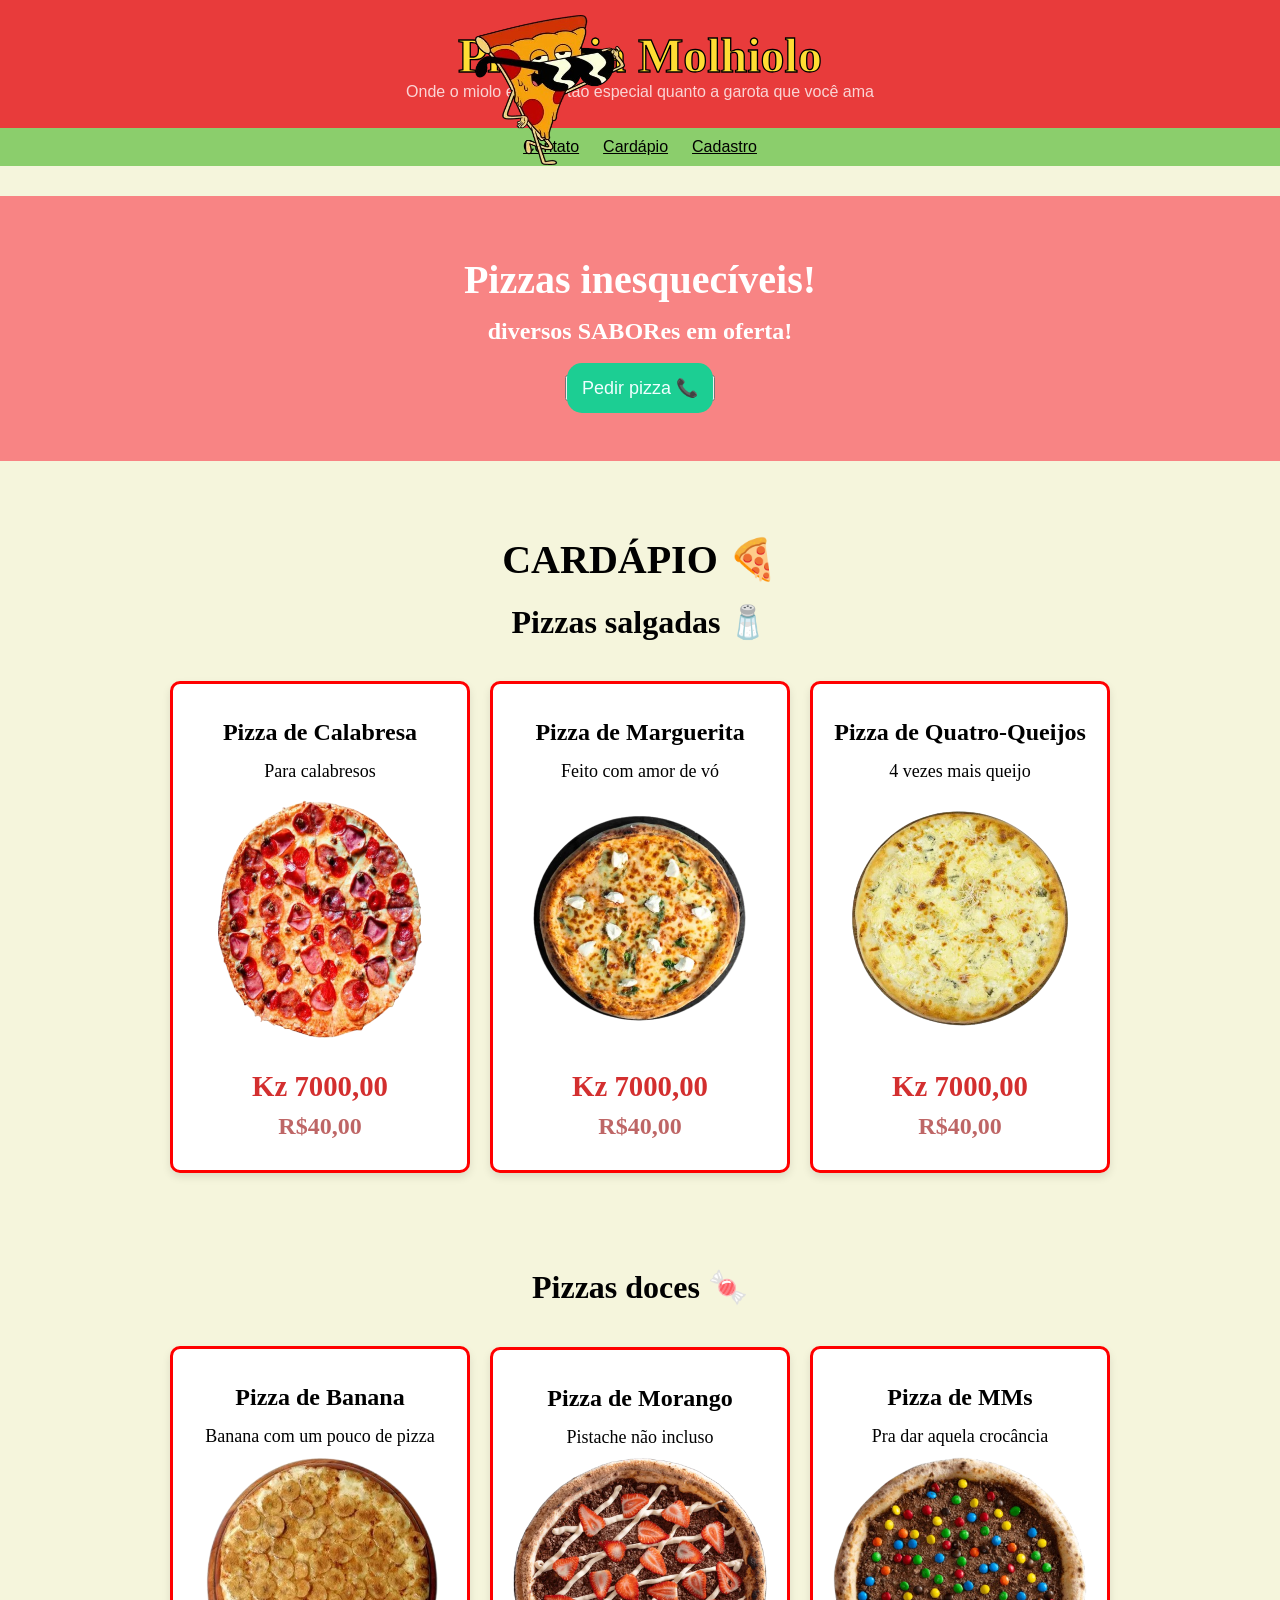
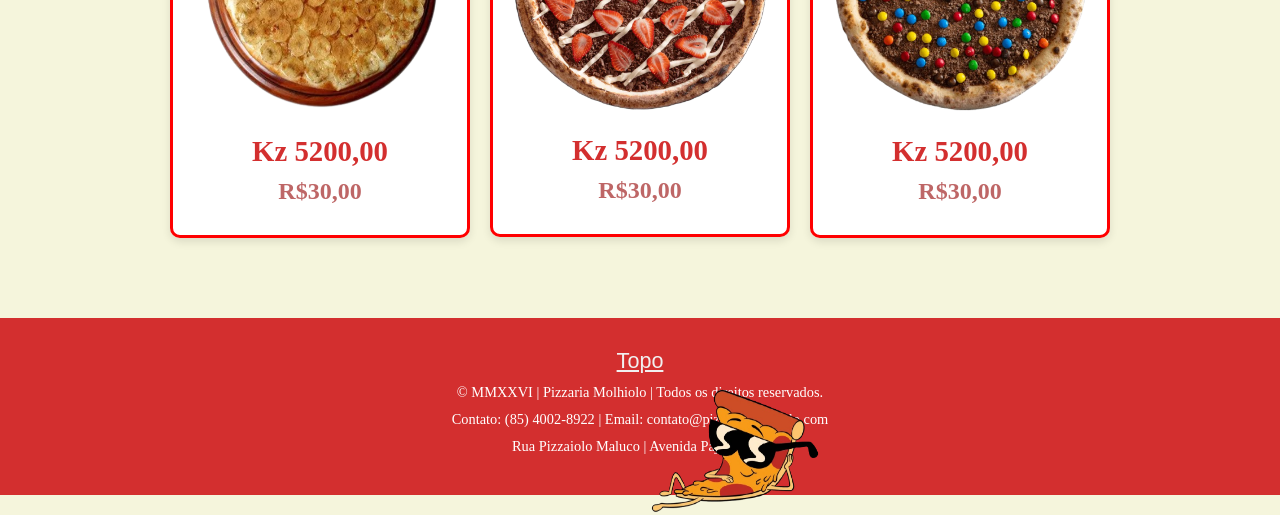
==== Pizzaria-Molhiolo-main/index.html @ 42cc1008 "coisas mudou" ====
<!DOCTYPE html>
<html lang="PT-br">
<head>
    <meta charset="UTF-8">
    <meta name="viewport" content="width=device-width, initial-scale=1.0">
    <title>Pizzaria Molhiolo</title>
    <link rel="stylesheet" href="CSS/style.css">
</head>
<body>
    <!-- banner -->
     <header id="cabecalho">
        <h2 id="titulo">Pizzaria Molhiolo</h2>
        <img class="steve" src="IMG/steve2.png">
        
        <p id="subtitulo">Onde o miolo é quase tão especial quanto a garota que você ama</p>
     </header>
    <!-- menu -->
     <nav id="navegacao">
        <span class="menu-item"><a href="http://127.0.0.1:5500/contato.html">Contato</a></span>
        <span class="menu-item"><a href="#anchor">Cardápio</a></span>
        <span class="menu-item"><a href="http://127.0.0.1:5500/cadastro.html">Cadastro</a></span>
     </nav>
     <main>
    <!-- destaque -->
     <section id="destaque">
      <h2>Pizzas inesquecíveis!</h2>
      <h3>diversos SABORes em oferta!</h3>
      <button class="btn"><a href="http://127.0.0.1:5500/cadastro.html"> Pedir pizza 📞</a></button>
     </section>


    <!-- promocao -->
     <section class="promocao">
      <h1 class="cardapio">CARDÁPIO 🍕</h1>
      <h2 id="anchor">Pizzas salgadas 🧂</h2>
      <div class="produto">
         <p class="nome">Pizza de Calabresa</p>
         <p class="piadinha">Para calabresos</p>
            <a href="http://127.0.0.1:5500/cadastro.html"><img class="calabresa"src="IMG/pizza salgada/calabreso-removebg-preview.png" alt="pizza_calabresa"></a>
         <p class="preco">Kz 7000,00</p>
          <p class="preco2">R$40,00</p>
      </div>
      <div class="produto">
         <p class="nome">Pizza de Marguerita</p>
         <p class="piadinha">Feito com amor de vó</p>
            <a href="http://127.0.0.1:5500/cadastro.html"><img class="marguerita"src="IMG/pizza salgada/marguerita-removebg-preview.png" alt="pizza_marguerita"></a>
         <p class="preco">Kz 7000,00</p>
         <p class="preco2">R$40,00</p>
      </div>
      <div class="produto">
         <p class="nome">Pizza de Quatro-Queijos</p>
         <p class="piadinha">4 vezes mais queijo</p>
             <a href="http://127.0.0.1:5500/cadastro.html"><img class="queijo"src="IMG/pizza salgada/queijos-removebg-preview.png" alt="pizza-quatroqueijos"></a>
         <p class="preco">Kz 7000,00</p>
         <p class="preco2">R$40,00</p>
      </div>
     </section>


    <!-- salgados -->
     <section class="doce">
      <h2>Pizzas doces 🍬</h2>
      <div class="produto">
         <p class="nome">Pizza de Banana</p>
         <p class="piadinha">Banana com um pouco de pizza</p>
             <a href="http://127.0.0.1:5500/cadastro.html"><img src="IMG//pizza doce/banana-removebg-preview.png" alt="pizza_banana"></a>
         <p class="preco">Kz 5200,00</p>
         <p class="preco2">R$30,00</p>
      </div>
      <div class="produto">
         <p class="nome">Pizza de Morango</p>
         <p class="piadinha">Pistache não incluso</p>
             <a href="http://127.0.0.1:5500/cadastro.html"><img src="IMG/pizza doce/morango.webp"alt="pizza_morango"></a>
         <p class="preco">Kz 5200,00</p>
         <p class="preco2">R$30,00</p>
      </div>
      <div class="produto">
         <p class="nome">Pizza de MMs</p>
         <p class="piadinha">Pra dar aquela crocância</p>
             <a href="http://127.0.0.1:5500/cadastro.html"><img src="IMG/pizza doce/mm-removebg-preview.png" alt="pizza_mm"></a>
         <p class="preco">Kz 5200,00</p>
         <p class="preco2">R$30,00</p>
      </div>
    
     </section>
     </main>
    <!-- footer -->
     <footer id="rodape">
      <img class="steve4" src="IMG/steve1.png">
      <span class="menu2-item"><a href="http://127.0.0.1:5500/index.html">Topo</a></span>
      <p>&copy; MMXXVI | Pizzaria Molhiolo | Todos os direitos reservados.</p>
      <p>Contato: (85) 4002-8922 | Email: contato@pizzariamolhiolo.com</p>
      <p>Rua Pizzaiolo Maluco | Avenida Pajubala📍</p>
     </footer>

</body>
</html>
---- Pizzaria-Molhiolo-main/CSS/style.css ----
/*seletor universal*/
*{
    margin: 0%;
    padding: 0%;
    box-sizing: border-box;
}

/*seletor de tag*/

body{
    background-color:beige ;
    font-family: 'Times New Roman', Times, serif;
    color: #000000fe;
    text-align: center;
}

#cabecalho{
    text-align: center;
    background-color: #e83b3b;
    color: white;
    padding: 27.5px;
}

#titulo{
    color: rgb(255, 221, 52);
    -webkit-text-stroke: 1.3px rgb(0, 0, 0);
    font-family: 'Times New Roman', Times, serif;
    font-size: 3em;
}

#subtitulo{
    font-family:'Franklin Gothic Medium', 'Arial Narrow', Arial, sans-serif;
    color: rgba(255, 255, 255, 0.786);
}

#navegacao{
    text-align: center;
    width: auto;
    background-color: #8bce6cfe;
}

.menu-item{
    display: inline-block;
    margin: 10px;
}

.menu-item a{
    font-size: 1.0em;
    font-family:'Gill Sans', 'Gill Sans MT', Calibri, 'Trebuchet MS', sans-serif;
    color: #000000fe;
}
.menu-item a:hover{
    color: rgb(0, 0, 0);
    font-size: 1.5em;
    transition: 0.5s;
    cursor: pointer;
}

.menu-item a:active{
    cursor: wait;
}

#destaque{
    background-color: rgb(248, 132, 132);
    color: rgb(255, 255, 255);
    padding: 60px 20px;
    margin: 30px 0;
}

#destaque h2{
    font-size: 2.5em;
    margin-bottom: 15px;
}

#destaque h3{
    font-size: 1.5em;   
    margin-bottom: 30px;
}

.btn a{
    padding: 15px;
    font-size: large;
    border-radius: 15px;
    background-color: #1cce93;
    color: azure;
    text-decoration: none;
}

.btn a:hover{
    font-size: 1.7em;
    transition: 0.5s;
    cursor: pointer;
    font: bolder;
    text-decoration: none;
}

.btn a:active{
    cursor: wait;
    text-decoration: none;
}

.promocao{
    display: flex;
    flex-wrap: wrap;
    justify-content:center;
    gap: 20px;
    margin: 55px;
    padding: 20px;
}

.promocao h2{
    width: 100%;
    font-size: 2em;
    margin-bottom: 20px;
}

.produto{
    border: solid red 3px;
    border-radius: 10px;
    padding: 20px;
    width: 300px;
    background-color: white;
    box-shadow: 0 4px 8px rgba(0,0,0,0.1);
    transition: transform 0.3s;
    cursor: pointer;
}

.produto :active{
    cursor:wait
}

.piadinha{
    font: bold;
    font-size:large;
}

.produto:hover{
    transform: translateY(-5px);
    box-shadow: 0 8px 16px rgba(0,0,0,0.2);
}

.nome{
    font-size: 1.5em;
    font-weight: bold;
    color: black;
    margin: 15px 0;
}

.preco{
    font-size: 1.8em;
    font-weight: bold;
    color: #d32f2f;
    margin: 10px 0;
}

.preco2{
    font-size: 1.5em;
    font-weight: bold;
    color: #be6666;
    margin: 10px 0;
}


img{
    width: 100%;
    max-width: 400px;
    max-height: 400px;
    border-radius: 8px;
    margin: 10px 0;
}

.doce{
    display: flex;
    flex-wrap: wrap;
    align-items: center;
    justify-content: center;
    gap: 20px;
    margin: 55px;
    padding: 20px;
}

.doce h2{
    width: 100%;
    font-size: 2em;
    margin-bottom: 20px;
}

#rodape{
    background-color: #d32f2f;
    color: white;
    padding: 30px;
    margin-top: 60px;
    text-align: center;
    font-size: 0.9em;
}

.menu2-item{
    display: inline-block;
    margin:0px;
    border: 20px beige;
    padding: -15px;
}

.menu2-item a{
    font-size: 1.5em;
    font-family:'Gill Sans', 'Gill Sans MT', Calibri, 'Trebuchet MS', sans-serif;
    color: #f1f1f1fe;
}
.menu2-item a:hover{
    color: rgb(207, 207, 207);
    cursor: pointer;
}

.menu2-item a:active{
    cursor: wait;
}

#rodape p{
    margin: 10px 0;
}

.steve{
    position: absolute;
    top: 5px;
    left: 475px;
    width: 150px;
    height: 150px;

}

.steve2{
    transform: scaleX(-1);
    position:absolute;
    top: 5px;
    right: 370px;
    width: 150px;
    height: 150px;

}

.steve3{
    position:absolute;
    left: 380px;
    top: 1890px;
    width: 170px;
    height: 135px;

}

.steve4{
    transform: scaleX(-1);
    position:absolute;
    right: 460px;
    top: 1970px;
    width: 170px;
    height: 135px;

}

.cardapio{
    font-size: 2.5em;
    padding: 30px;
    margin: -30px;
}
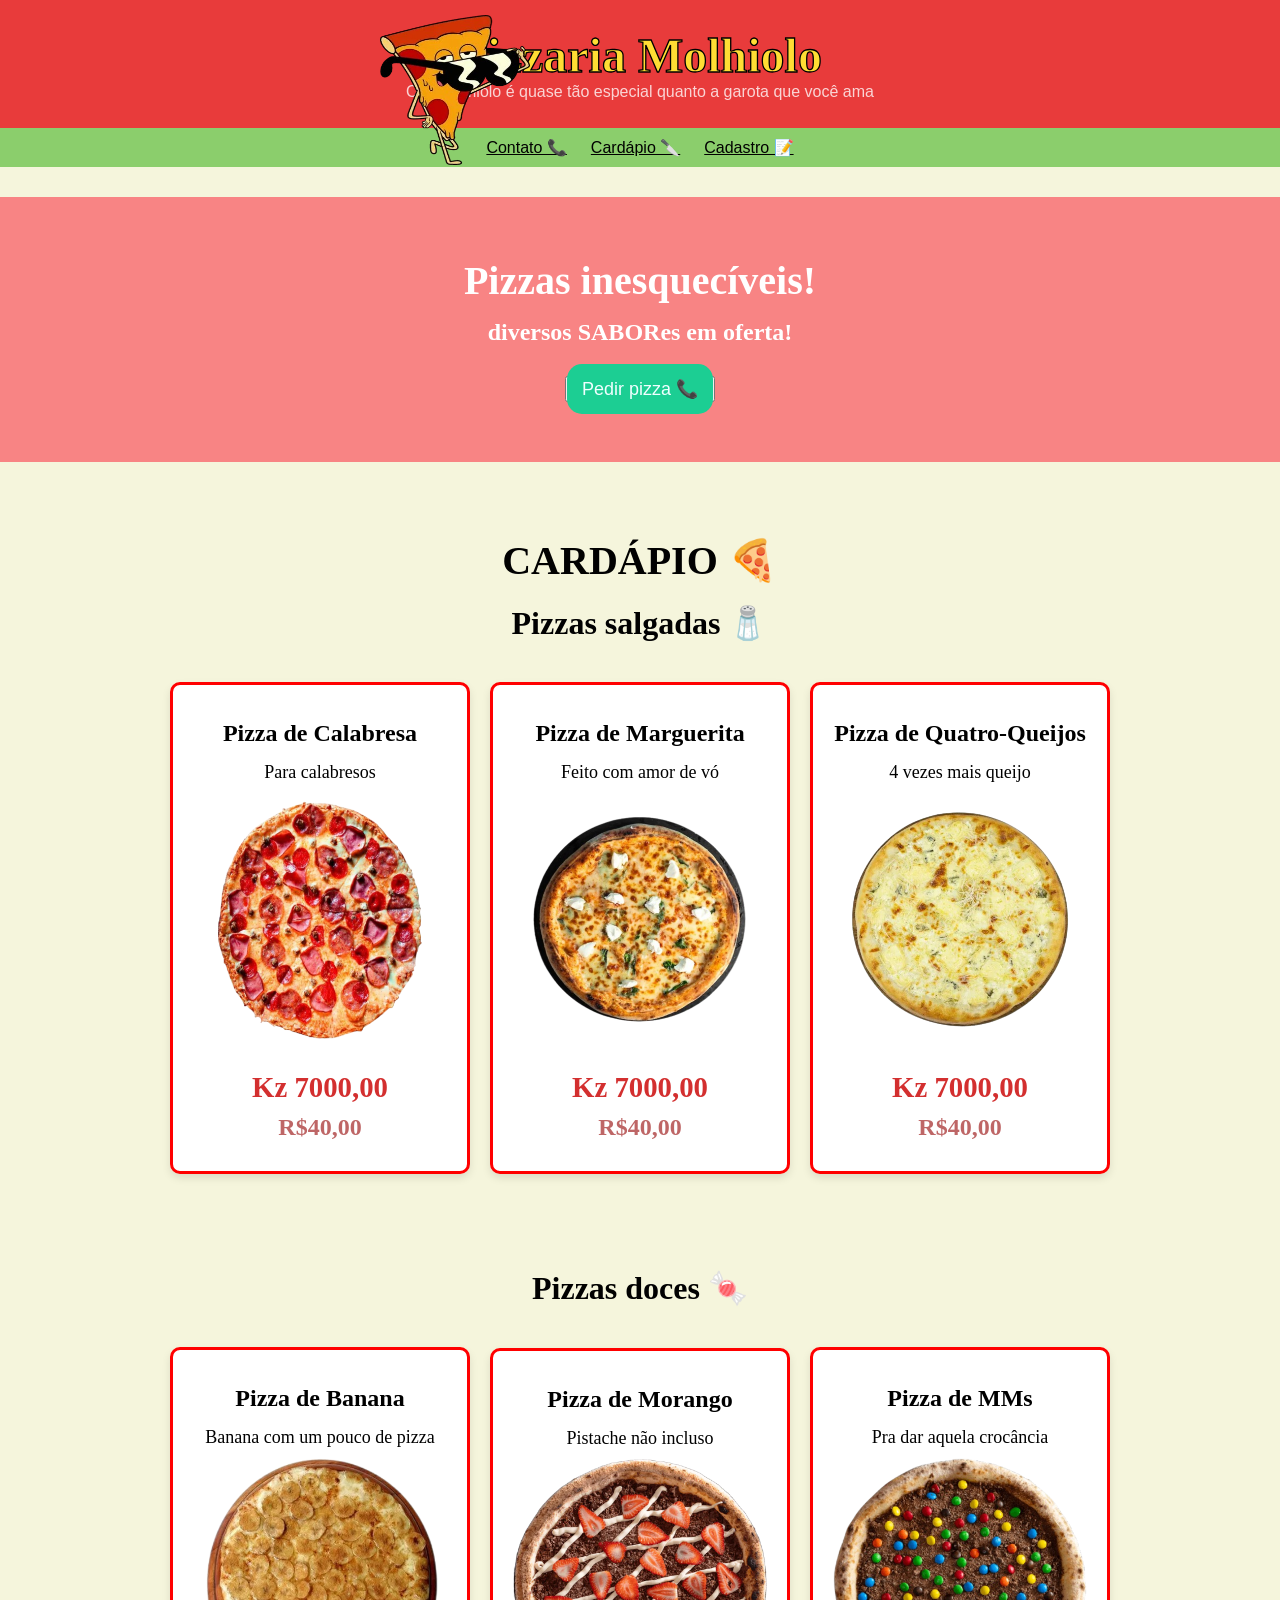
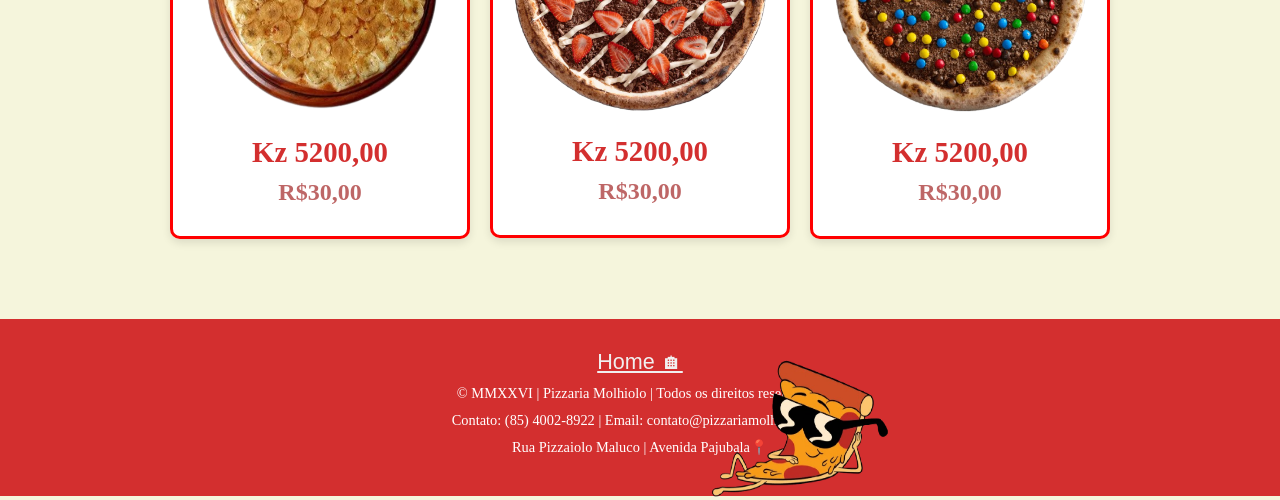
==== commit 15c25155: "mudei coisas" ====
--- a/Pizzaria-Molhiolo-main/index.html
+++ b/Pizzaria-Molhiolo-main/index.html
@@ -11,14 +11,14 @@
      <header id="cabecalho">
         <h2 id="titulo">Pizzaria Molhiolo</h2>
         <img class="steve" src="IMG/steve2.png">
-        
+
         <p id="subtitulo">Onde o miolo é quase tão especial quanto a garota que você ama</p>
      </header>
     <!-- menu -->
      <nav id="navegacao">
-        <span class="menu-item"><a href="http://127.0.0.1:5500/contato.html">Contato</a></span>
-        <span class="menu-item"><a href="#anchor">Cardápio</a></span>
-        <span class="menu-item"><a href="http://127.0.0.1:5500/cadastro.html">Cadastro</a></span>
+        <span class="menu-item"><a href="http://127.0.0.1:5500/contato.html">Contato 📞</a></span>
+        <span class="menu-item"><a href="#anchor">Cardápio 🔪</a></span>
+        <span class="menu-item"><a href="http://127.0.0.1:5500/cadastro.html">Cadastro 📝</a></span>
      </nav>
      <main>
     <!-- destaque -->
@@ -87,7 +87,7 @@
     <!-- footer -->
      <footer id="rodape">
       <img class="steve4" src="IMG/steve1.png">
-      <span class="menu2-item"><a href="http://127.0.0.1:5500/index.html">Topo</a></span>
+      <span class="menu2-item"><a href="http://127.0.0.1:5500/index.html">Home 🏠︎</a></span>
       <p>&copy; MMXXVI | Pizzaria Molhiolo | Todos os direitos reservados.</p>
       <p>Contato: (85) 4002-8922 | Email: contato@pizzariamolhiolo.com</p>
       <p>Rua Pizzaiolo Maluco | Avenida Pajubala📍</p>
--- a/Pizzaria-Molhiolo-main/CSS/style.css
+++ b/Pizzaria-Molhiolo-main/CSS/style.css
@@ -222,38 +222,19 @@
 .steve{
     position: absolute;
     top: 5px;
-    left: 475px;
+    left: 380px;
     width: 150px;
     height: 150px;
-
-}
-
-.steve2{
-    transform: scaleX(-1);
-    position:absolute;
-    top: 5px;
-    right: 370px;
-    width: 150px;
-    height: 150px;
-
-}
-
-.steve3{
-    position:absolute;
-    left: 380px;
-    top: 1890px;
-    width: 170px;
-    height: 135px;
 
 }
 
 .steve4{
     transform: scaleX(-1);
     position:absolute;
-    right: 460px;
-    top: 1970px;
-    width: 170px;
-    height: 135px;
+    right: 390px;
+    top: 1940px;
+    width: 180px;
+    height: 150px;
 
 }
 
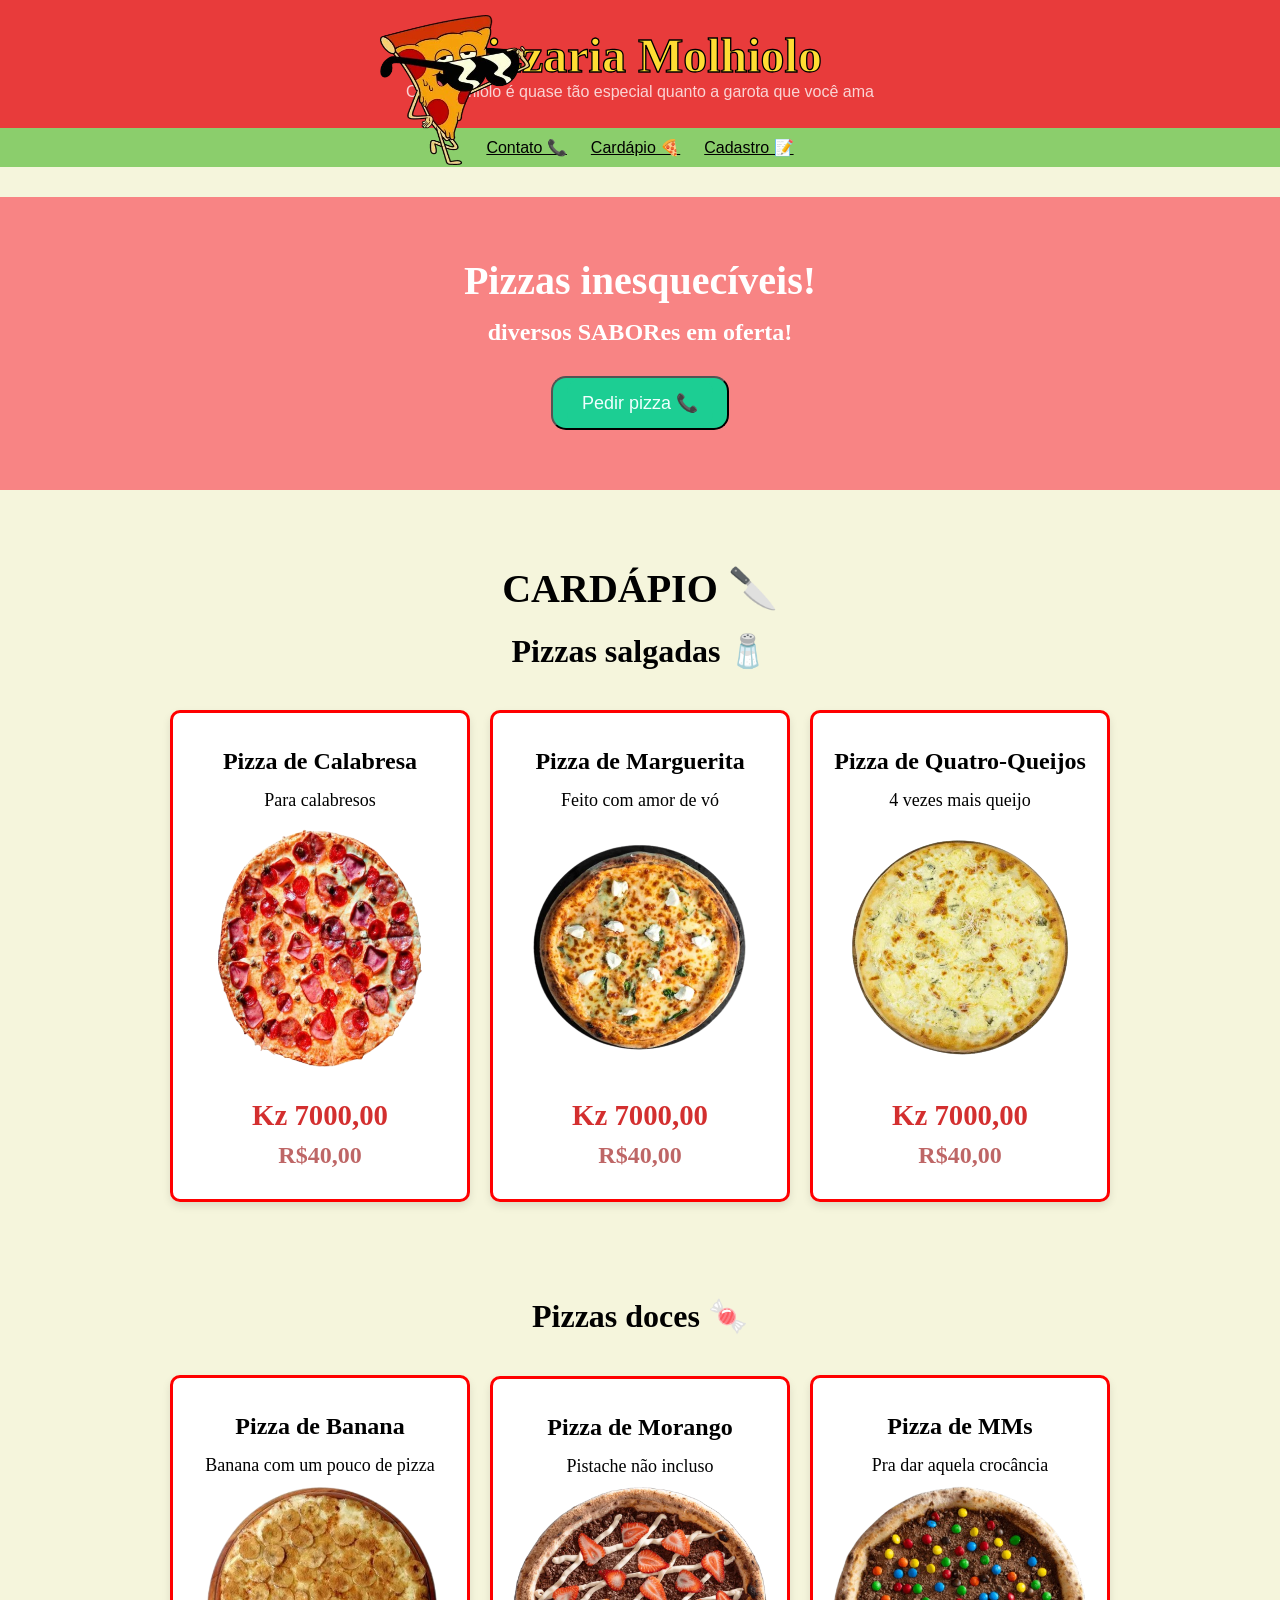
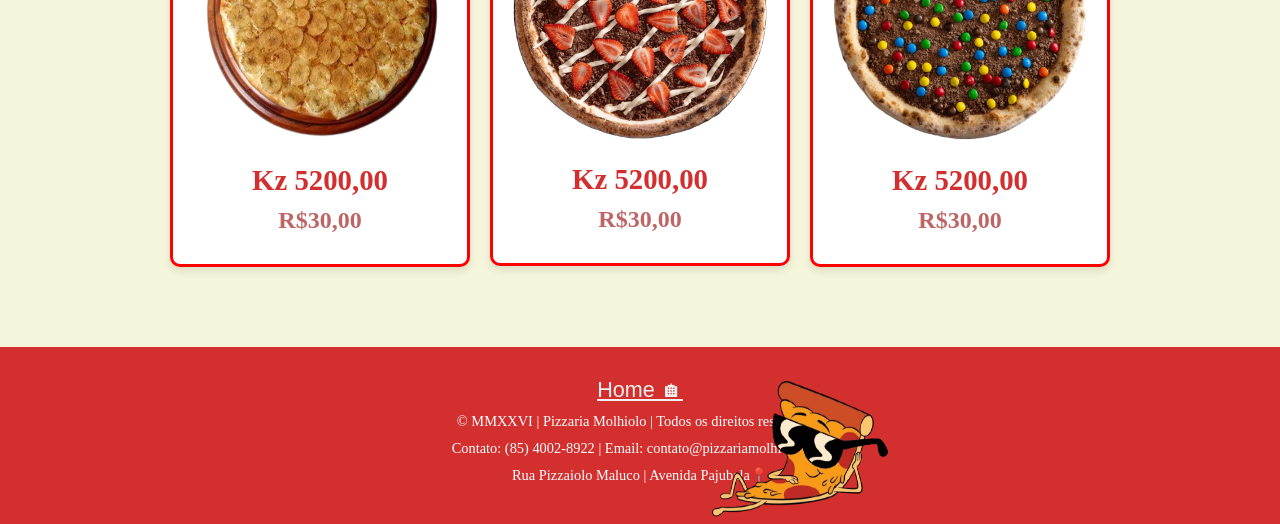
==== commit fd8cd1bf: "mudei coisas minimas dnv" ====
--- a/Pizzaria-Molhiolo-main/index.html
+++ b/Pizzaria-Molhiolo-main/index.html
@@ -17,7 +17,7 @@
     <!-- menu -->
      <nav id="navegacao">
         <span class="menu-item"><a href="http://127.0.0.1:5500/contato.html">Contato 📞</a></span>
-        <span class="menu-item"><a href="#anchor">Cardápio 🔪</a></span>
+        <span class="menu-item"><a href="#anchor">Cardápio 🍕</a></span>
         <span class="menu-item"><a href="http://127.0.0.1:5500/cadastro.html">Cadastro 📝</a></span>
      </nav>
      <main>
@@ -31,7 +31,7 @@
 
     <!-- promocao -->
      <section class="promocao">
-      <h1 class="cardapio">CARDÁPIO 🍕</h1>
+      <h1 class="cardapio">CARDÁPIO 🔪</h1>
       <h2 id="anchor">Pizzas salgadas 🧂</h2>
       <div class="produto">
          <p class="nome">Pizza de Calabresa</p>
--- a/Pizzaria-Molhiolo-main/CSS/style.css
+++ b/Pizzaria-Molhiolo-main/CSS/style.css
@@ -75,6 +75,15 @@
 #destaque h3{
     font-size: 1.5em;   
     margin-bottom: 30px;
+}
+
+.btn {
+    padding: 14px;
+    font-size: large;
+    border-radius: 15px;
+    background-color: #1cce93;
+    color: azure;
+    text-decoration: none;
 }
 
 .btn a{
@@ -87,7 +96,7 @@
 }
 
 .btn a:hover{
-    font-size: 1.7em;
+    font-size: 1.5em;
     transition: 0.5s;
     cursor: pointer;
     font: bolder;
@@ -232,7 +241,7 @@
     transform: scaleX(-1);
     position:absolute;
     right: 390px;
-    top: 1940px;
+    top: 1960px;
     width: 180px;
     height: 150px;
 
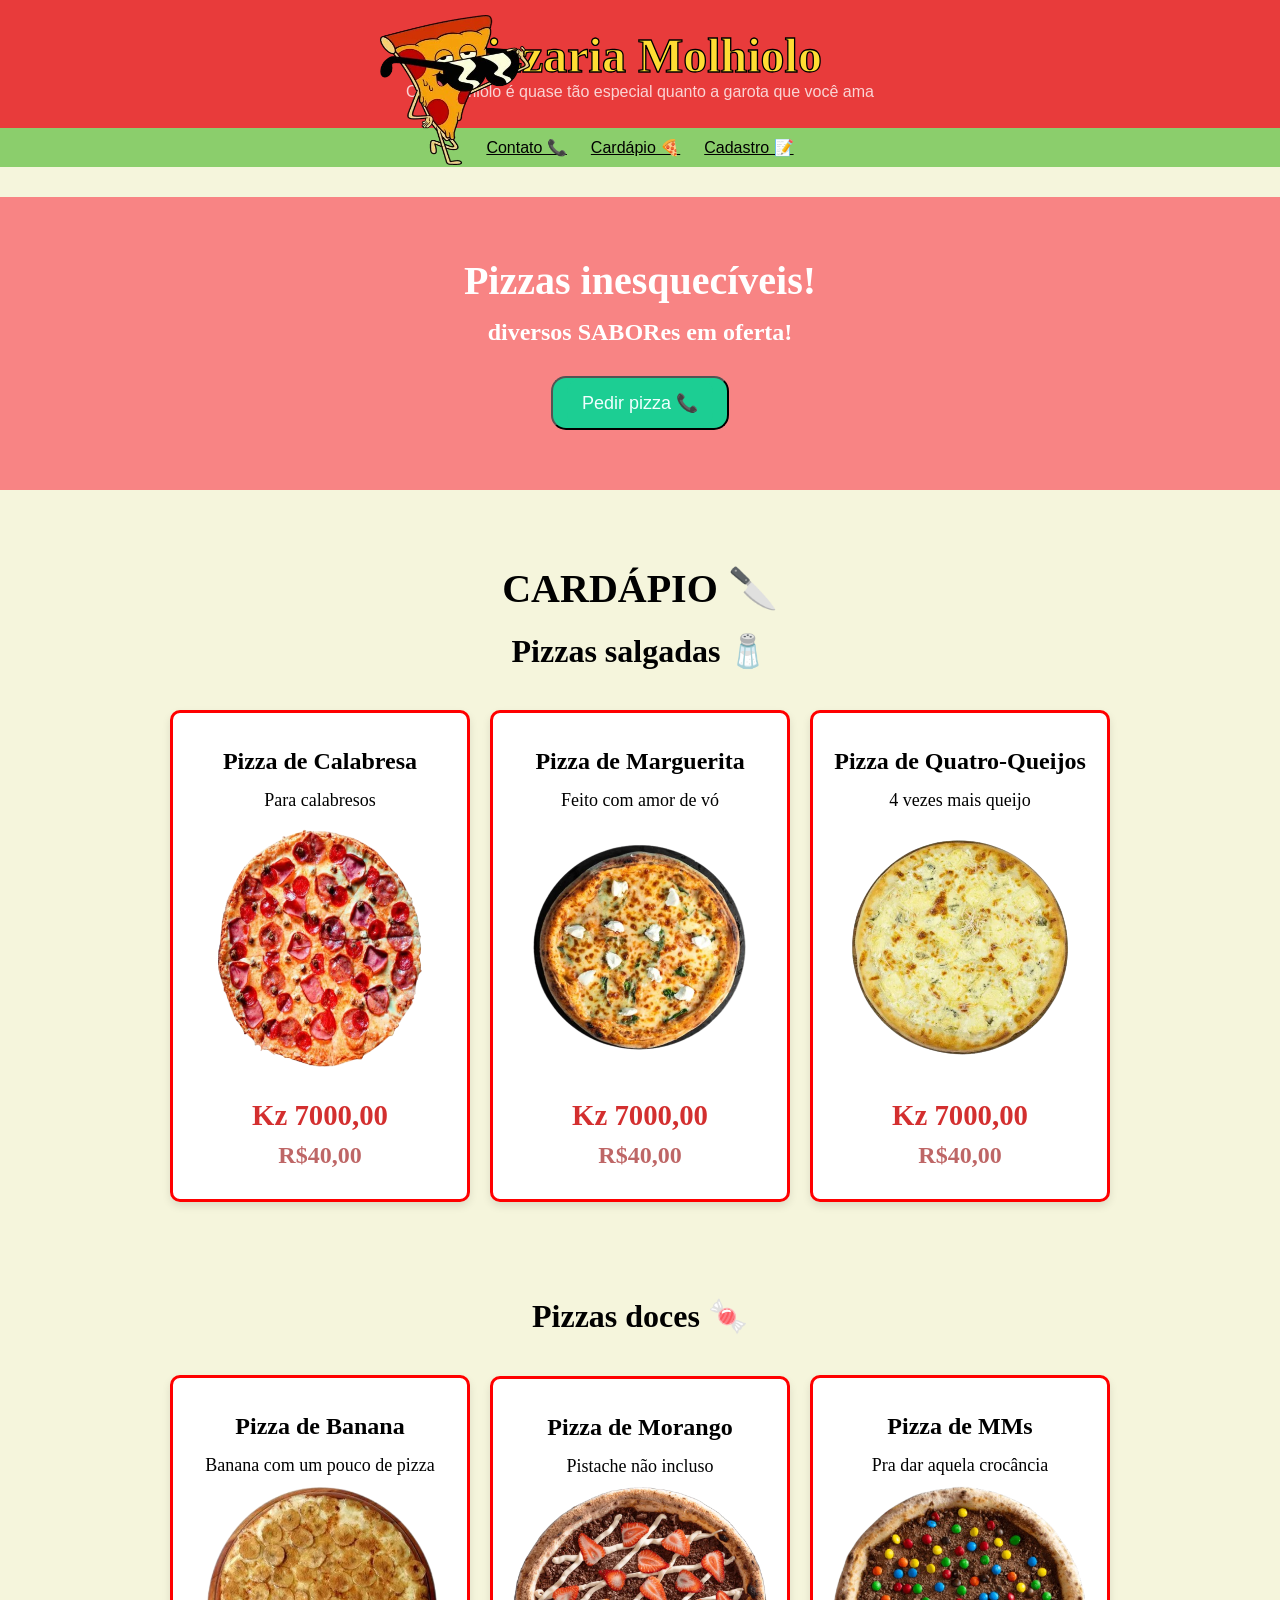
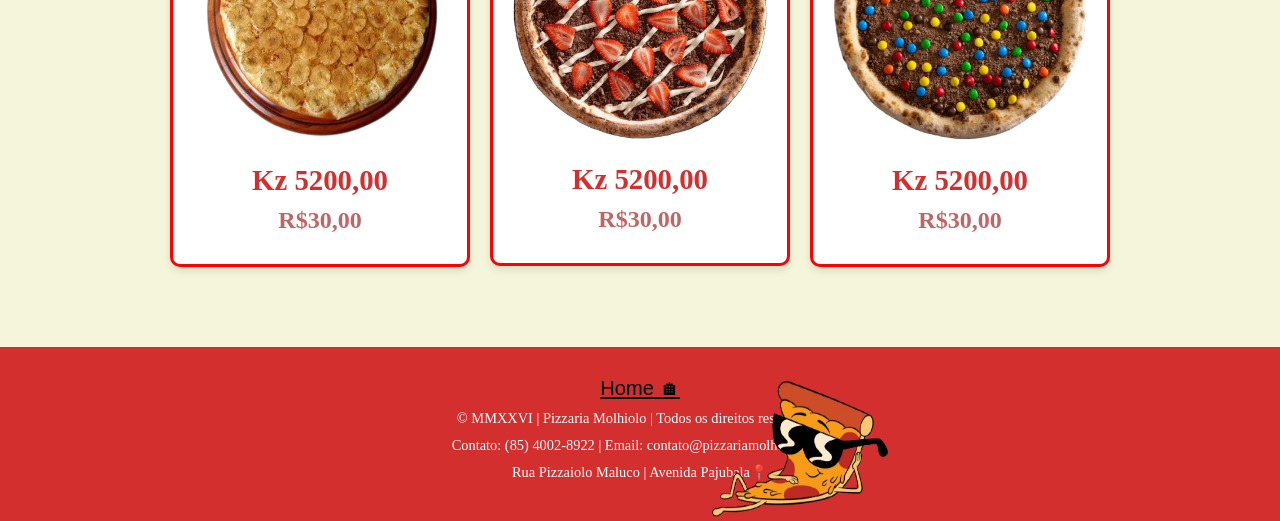
==== commit 6a03e217: "fiz a documentação das heurísticas usadas (no fim do index.html)" ====
--- a/Pizzaria-Molhiolo-main/index.html
+++ b/Pizzaria-Molhiolo-main/index.html
@@ -92,6 +92,50 @@
       <p>Contato: (85) 4002-8922 | Email: contato@pizzariamolhiolo.com</p>
       <p>Rua Pizzaiolo Maluco | Avenida Pajubala📍</p>
      </footer>
+</body>
+</html>
+<!--Bom dia, boa tarde ou boa noite para quem ver esse comentário, 
+abaixo estão as heurísticas de Nielsen que coloquei no site 
+e suas localizações:
 
-</body>
-</html>+2. Correspondência com o mundo real:
+botões com nome: "cardápio" (ao invés de "menu"); 
+                 "contato" (ao invés de "feedback");
+                 "cadastro" (ao invés de "sign-in");
+além dos emojis de casa, pizza, telefone, etc.
+
+3. Controle e liberdade do usuário:
+botões que limpam textos de formulários como os de "contato" e "cadastro";
+aba de navegação rápida em cada página que permite fácil regresso;
+botão no final da página que leva o usuário ao topo dela mesma.
+
+4. Consistência e padrões:
+botões da aba de "navegação" com texto e formas padronizados entre si;
+botões dos formulários padronizados entre si 
+(ex: botão de limpar texto branco e de cadastrar/enviar avaliação azuis);
+pizzas com mesma estrutura no cardápio.
+
+6. Reconhecimento em vez de memorização:
+textos de exemplo que ajudam nas abas de "cadastro" e "contato";
+emojis nas partes de: "cardápio" (pizza, salgados e doces);
+                      "aba de navegação" (casa, telefone, formulário);    
+
+8. Estética e design minimalista:
+tentei deixar o site o menos poluído visualmente na medida do possível, 
+como nas abas de "cadastro" e "contato", 
+sendo a maior poluição as imagens do Steve Pizza.
+
+9. Ajuda o usuário a reconhecer, diagnosticar e recuperar erros:
+na aba de "contato": é avisado ao usuário se seu email não segue a forma correta (sem @), 
+e não é possível continuar o formulário caso o erro não seja corrigido;
+na aba de "cadastro": não é permitido letras na parte de "cpf" (parte opcional),
+além da mesma coisa do email nela também.
+
+10. Ajuda e documentação:
+seria a aba de "contato" com fácil localização e exemplos nas partes de preencher.
+
+
+fim.
+assinado: Reinaldofduty (o próprio)
+turma: 2 ano A
+-->
--- a/Pizzaria-Molhiolo-main/CSS/style.css
+++ b/Pizzaria-Molhiolo-main/CSS/style.css
@@ -206,17 +206,17 @@
 .menu2-item{
     display: inline-block;
     margin:0px;
-    border: 20px beige;
+    border: 20px rgb(0, 0, 0);
     padding: -15px;
 }
 
 .menu2-item a{
-    font-size: 1.5em;
+    font-size: 1.4em;
     font-family:'Gill Sans', 'Gill Sans MT', Calibri, 'Trebuchet MS', sans-serif;
-    color: #f1f1f1fe;
+    color: #000000fe;
 }
 .menu2-item a:hover{
-    color: rgb(207, 207, 207);
+    color: rgb(0, 0, 0);
     cursor: pointer;
 }
 
